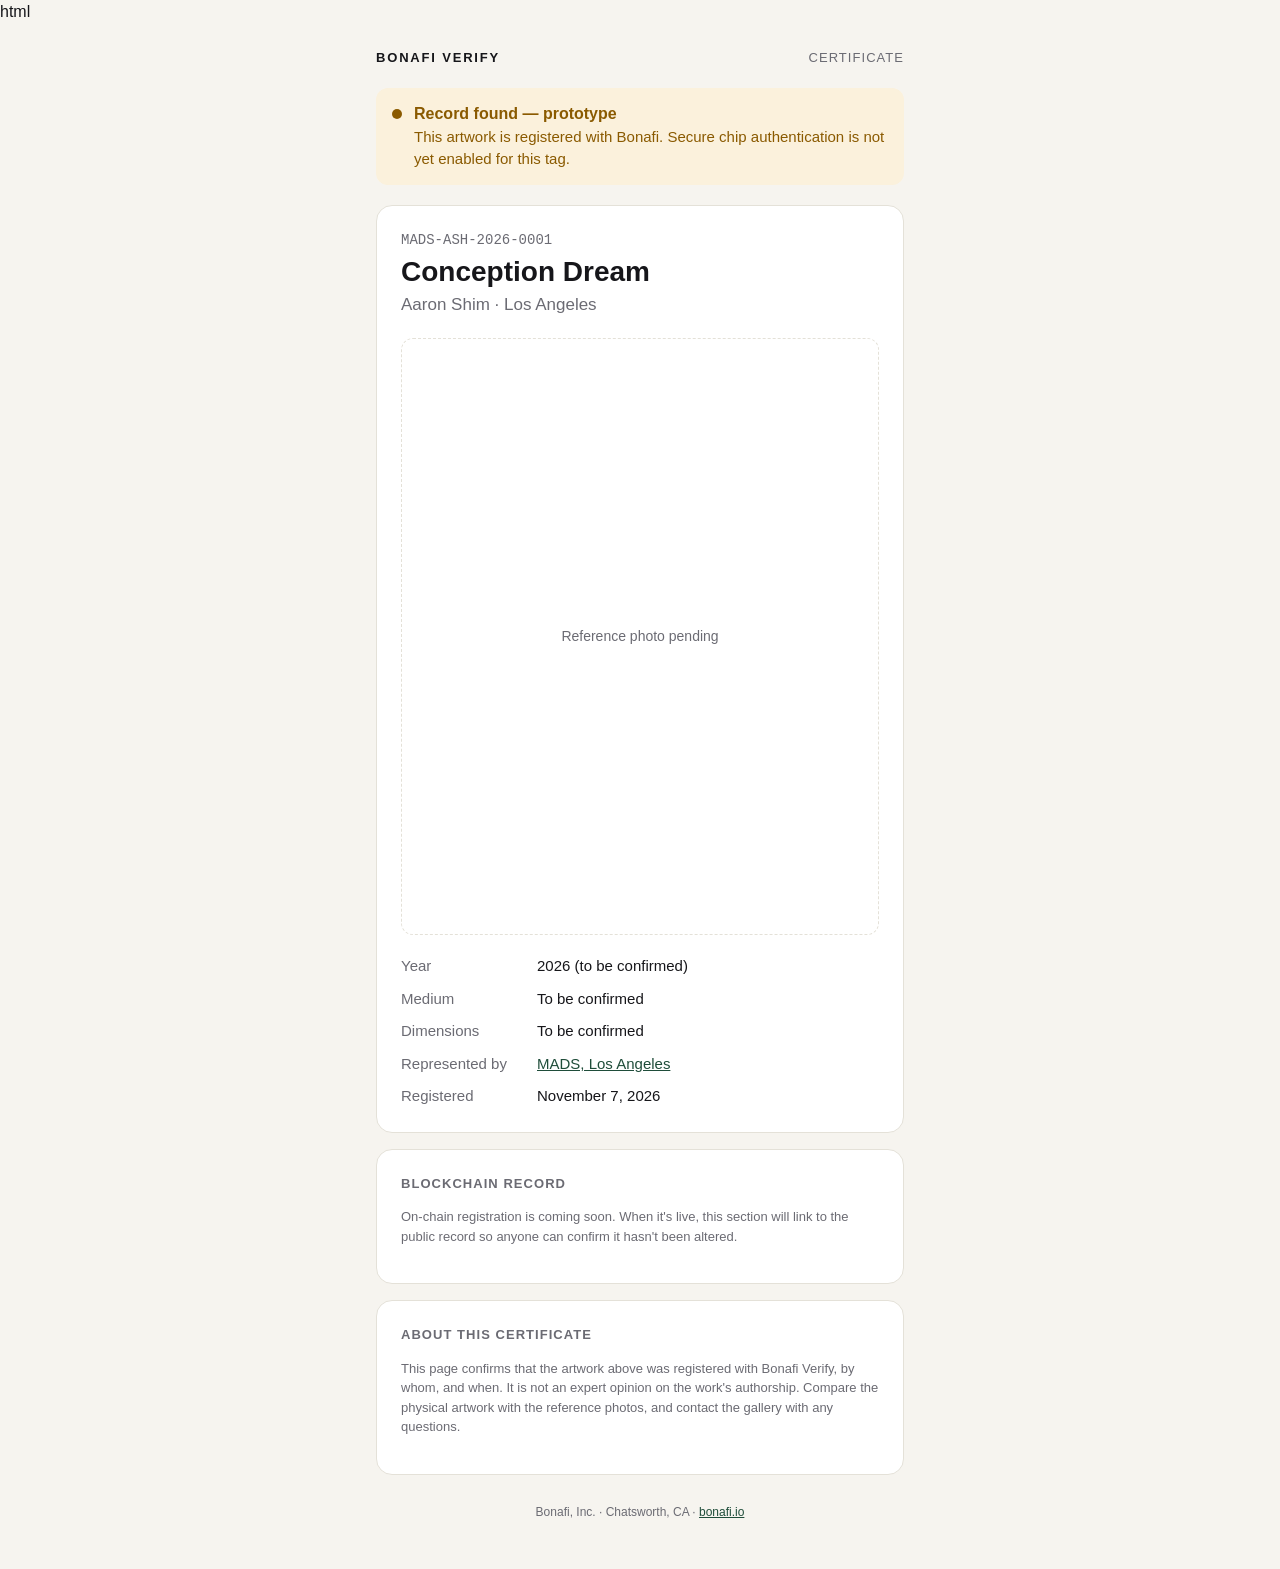
==== a/MADS-ASH-2026-0001/index.html @ 867328fe "Add index.html for MADS-ASH-2026-0001 certificate" ====
html
<!doctype html>
<html lang="en">
<head>
  <meta charset="utf-8">
  <meta name="viewport" content="width=device-width, initial-scale=1">
  <title>MADS-ASH-2026-0001 · Bonafi Verify</title>
  <meta name="robots" content="noindex">
  <link rel="stylesheet" href="/styles.css">
</head>
<body>
  <main class="wrap">
    <div class="brand"><strong>Bonafi Verify</strong><span>Certificate</span></div>

    <div class="status warn">
      <span class="dot"></span>
      <div>
        <b>Record found — prototype</b>
        This artwork is registered with Bonafi. Secure chip authentication is not yet enabled for this tag.
      </div>
    </div>

    <section class="card">
      <p class="serial">MADS-ASH-2026-0001</p>
      <h1>Conception Dream</h1>
      <p class="artist">Aaron Shim · Los Angeles</p>

      <div class="photo">
        Reference photo pending
      </div>

      <dl>
        <dt>Year</dt><dd>2026 (to be confirmed)</dd>
        <dt>Medium</dt><dd>To be confirmed</dd>
        <dt>Dimensions</dt><dd>To be confirmed</dd>
        <dt>Represented by</dt><dd><a href="https://www.mads.la/aaron-shim-(new)">MADS, Los Angeles</a></dd>
        <dt>Registered</dt><dd>November 7, 2026</dd>
      </dl>
    </section>

    <section class="card">
      <h2>Blockchain record</h2>
      <p class="note">On-chain registration is coming soon. When it's live, this section will link to the public record so anyone can confirm it hasn't been altered.</p>
    </section>

    <section class="card">
      <h2>About this certificate</h2>
      <p class="note">This page confirms that the artwork above was registered with Bonafi Verify, by whom, and when. It is not an expert opinion on the work's authorship. Compare the physical artwork with the reference photos, and contact the gallery with any questions.</p>
    </section>

    <footer>Bonafi, Inc. · Chatsworth, CA · <a href="https://www.bonafi.io">bonafi.io</a></footer>
  </main>
</body>
</html>
---- styles.css ----
:root {
  --bg: #f6f4ef;
  --card: #ffffff;
  --ink: #16161a;
  --muted: #6b6b73;
  --line: #e4e1d8;
  --accent: #1f4d3a;
  --accent-soft: #e6f0eb;
  --warn: #8a5a00;
  --warn-soft: #fbf1dc;
}
@media (prefers-color-scheme: dark) {
  :root {
    --bg: #111113;
    --card: #1b1b1f;
    --ink: #f1f0ec;
    --muted: #a3a3ab;
    --line: #2d2d33;
    --accent: #7fc8a6;
    --accent-soft: #1d2e27;
    --warn: #e7b65c;
    --warn-soft: #2e2617;
  }
}
* { box-sizing: border-box; }
html, body { margin: 0; }
body {
  background: var(--bg);
  color: var(--ink);
  font-family: -apple-system, BlinkMacSystemFont, "Segoe UI", Roboto, Helvetica, Arial, sans-serif;
  line-height: 1.5;
  -webkit-font-smoothing: antialiased;
}
.wrap { max-width: 560px; margin: 0 auto; padding: 24px 16px 48px; }
.brand {
  display: flex; align-items: center; justify-content: space-between;
  font-size: 13px; letter-spacing: .08em; text-transform: uppercase; color: var(--muted);
  margin-bottom: 20px;
}
.brand strong { color: var(--ink); letter-spacing: .14em; }
.card {
  background: var(--card); border: 1px solid var(--line); border-radius: 16px;
  padding: 24px; margin-bottom: 16px;
}
.status {
  display: flex; gap: 12px; align-items: flex-start;
  background: var(--accent-soft); color: var(--accent);
  border-radius: 12px; padding: 14px 16px; margin-bottom: 20px; font-size: 15px;
}
.status.warn { background: var(--warn-soft); color: var(--warn); }
.status .dot { width: 10px; height: 10px; border-radius: 50%; background: currentColor; margin-top: 7px; flex: none; }
.status b { display: block; font-size: 16px; }
.serial {
  font-family: ui-monospace, SFMono-Regular, Menlo, Consolas, monospace;
  font-size: 14px; color: var(--muted); margin: 0 0 4px;
}
h1 { font-size: 28px; line-height: 1.2; margin: 0 0 4px; font-weight: 650; }
.artist { font-size: 17px; color: var(--muted); margin: 0 0 20px; }
.photo {
  aspect-ratio: 4 / 5; border-radius: 12px; border: 1px dashed var(--line);
  display: flex; align-items: center; justify-content: center;
  color: var(--muted); font-size: 14px; margin-bottom: 20px; text-align: center; padding: 16px;
}
.photo img { width: 100%; height: 100%; object-fit: cover; border-radius: 12px; }
dl { display: grid; grid-template-columns: 120px 1fr; gap: 10px 16px; margin: 0; font-size: 15px; }
dt { color: var(--muted); }
dd { margin: 0; overflow-wrap: anywhere; }
h2 { font-size: 13px; letter-spacing: .08em; text-transform: uppercase; color: var(--muted); margin: 0 0 14px; font-weight: 600; }
a { color: var(--accent); }
.note { font-size: 13px; color: var(--muted); }
footer { text-align: center; font-size: 12px; color: var(--muted); margin-top: 28px; }
@media (max-width: 400px) { dl { grid-template-columns: 1fr; gap: 2px 0; } dd { margin-bottom: 8px; } }
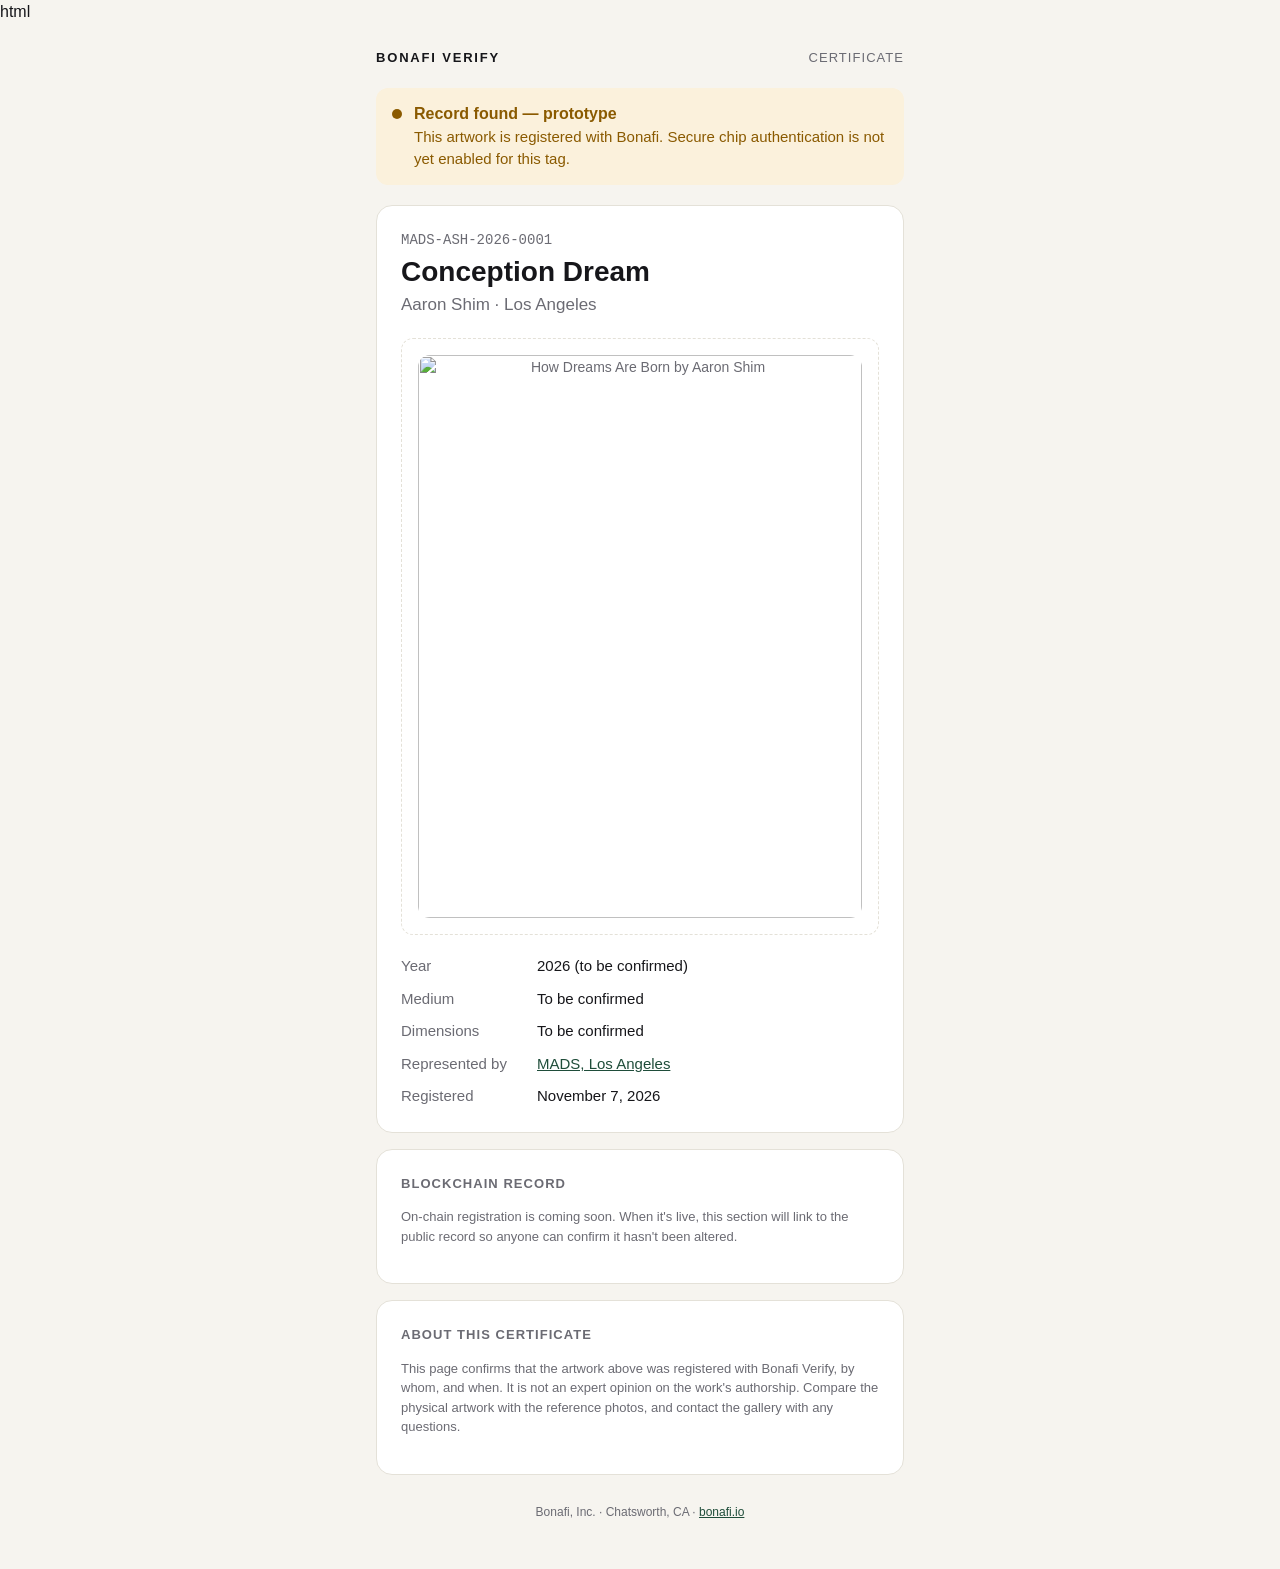
==== commit 7adfb8a2: "Update index.html with image and reference comment" ====
--- a/a/MADS-ASH-2026-0001/index.html
+++ b/a/MADS-ASH-2026-0001/index.html
@@ -26,7 +26,8 @@
       <p class="artist">Aaron Shim · Los Angeles</p>
 
       <div class="photo">
-        Reference photo pending
+        <!Reference photo pending>
+           <img src="/ASH-How-Dreams-Are-Born.Acrylic.6-x12-.2024.jpg" alt="How Dreams Are Born by Aaron Shim">
       </div>
 
       <dl>
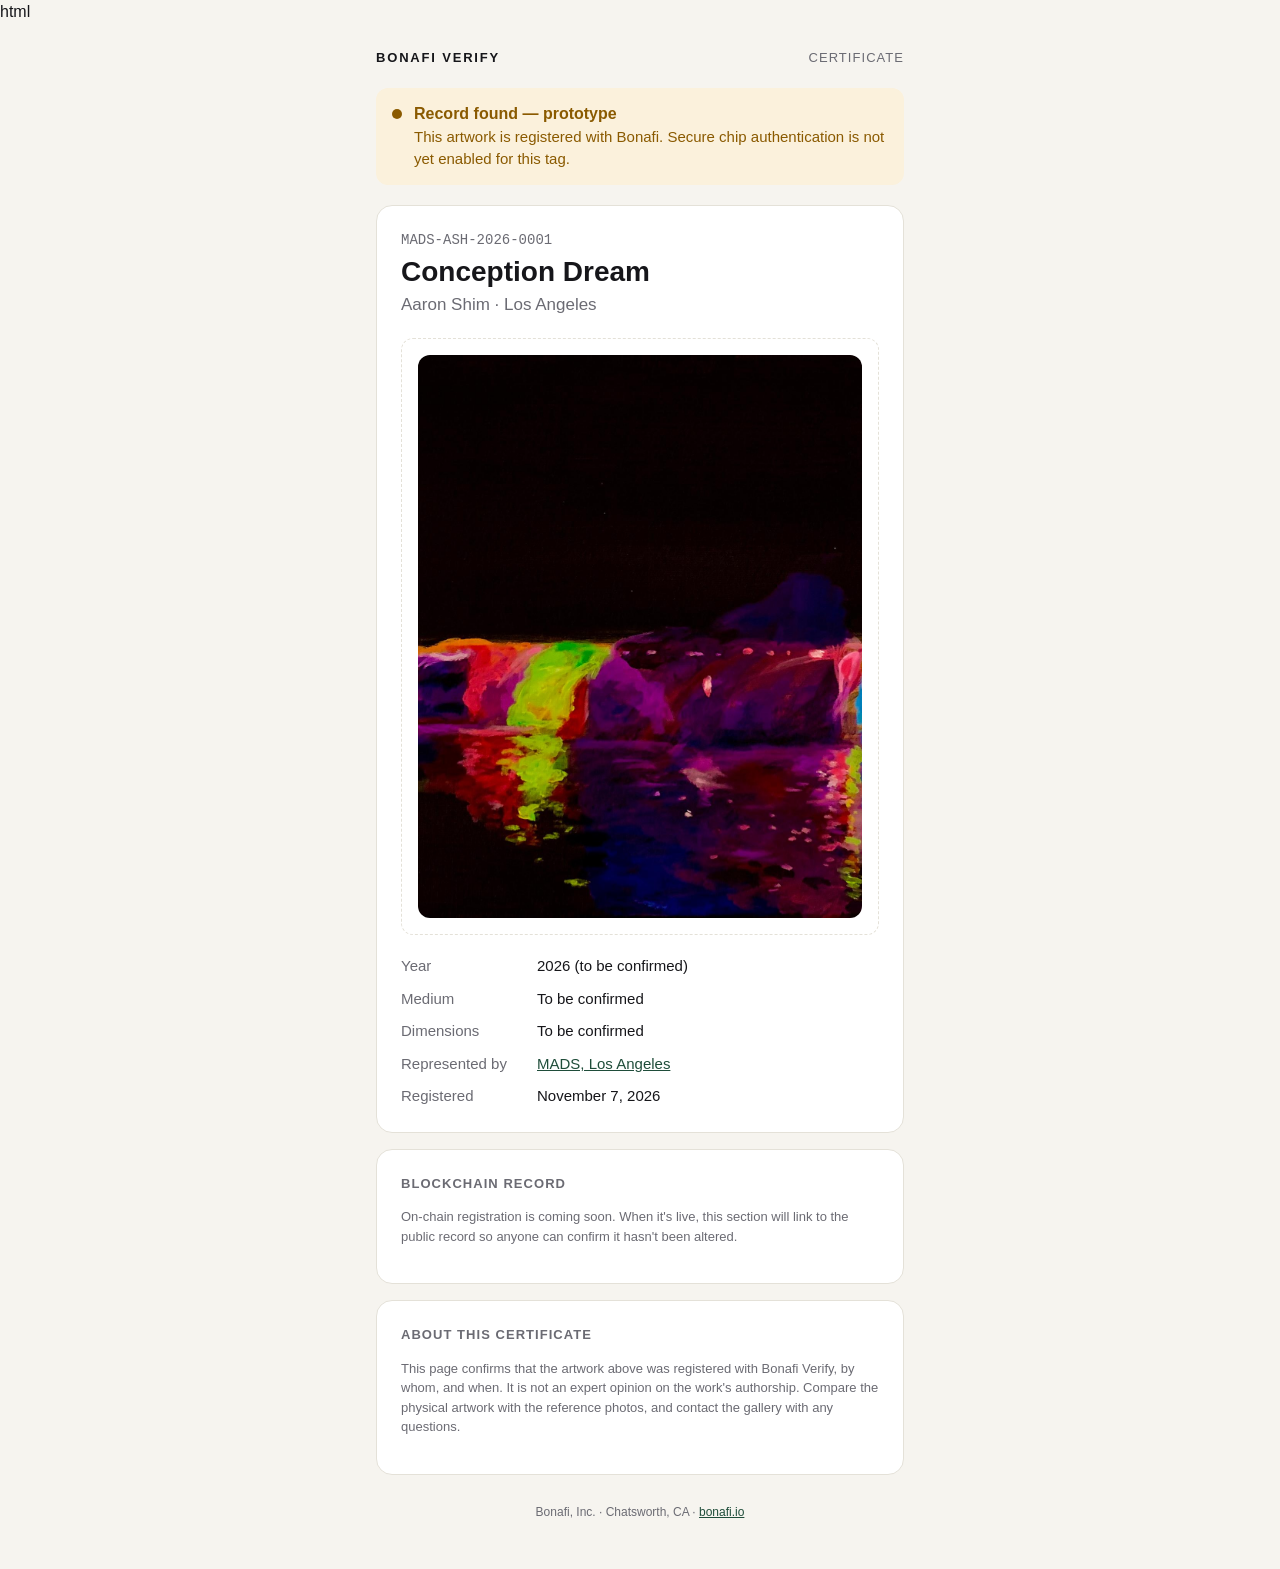
==== commit 55b2f51f: "Update image source path in index.html" ====
--- a/a/MADS-ASH-2026-0001/index.html
+++ b/a/MADS-ASH-2026-0001/index.html
@@ -27,7 +27,7 @@
 
       <div class="photo">
         <!Reference photo pending>
-           <img src="/ASH-How-Dreams-Are-Born.Acrylic.6-x12-.2024.jpg" alt="How Dreams Are Born by Aaron Shim">
+           <img src="./ASH-How-Dreams-Are-Born.Acrylic.6-x12-.2024.jpg" alt="How Dreams Are Born by Aaron Shim">
       </div>
 
       <dl>
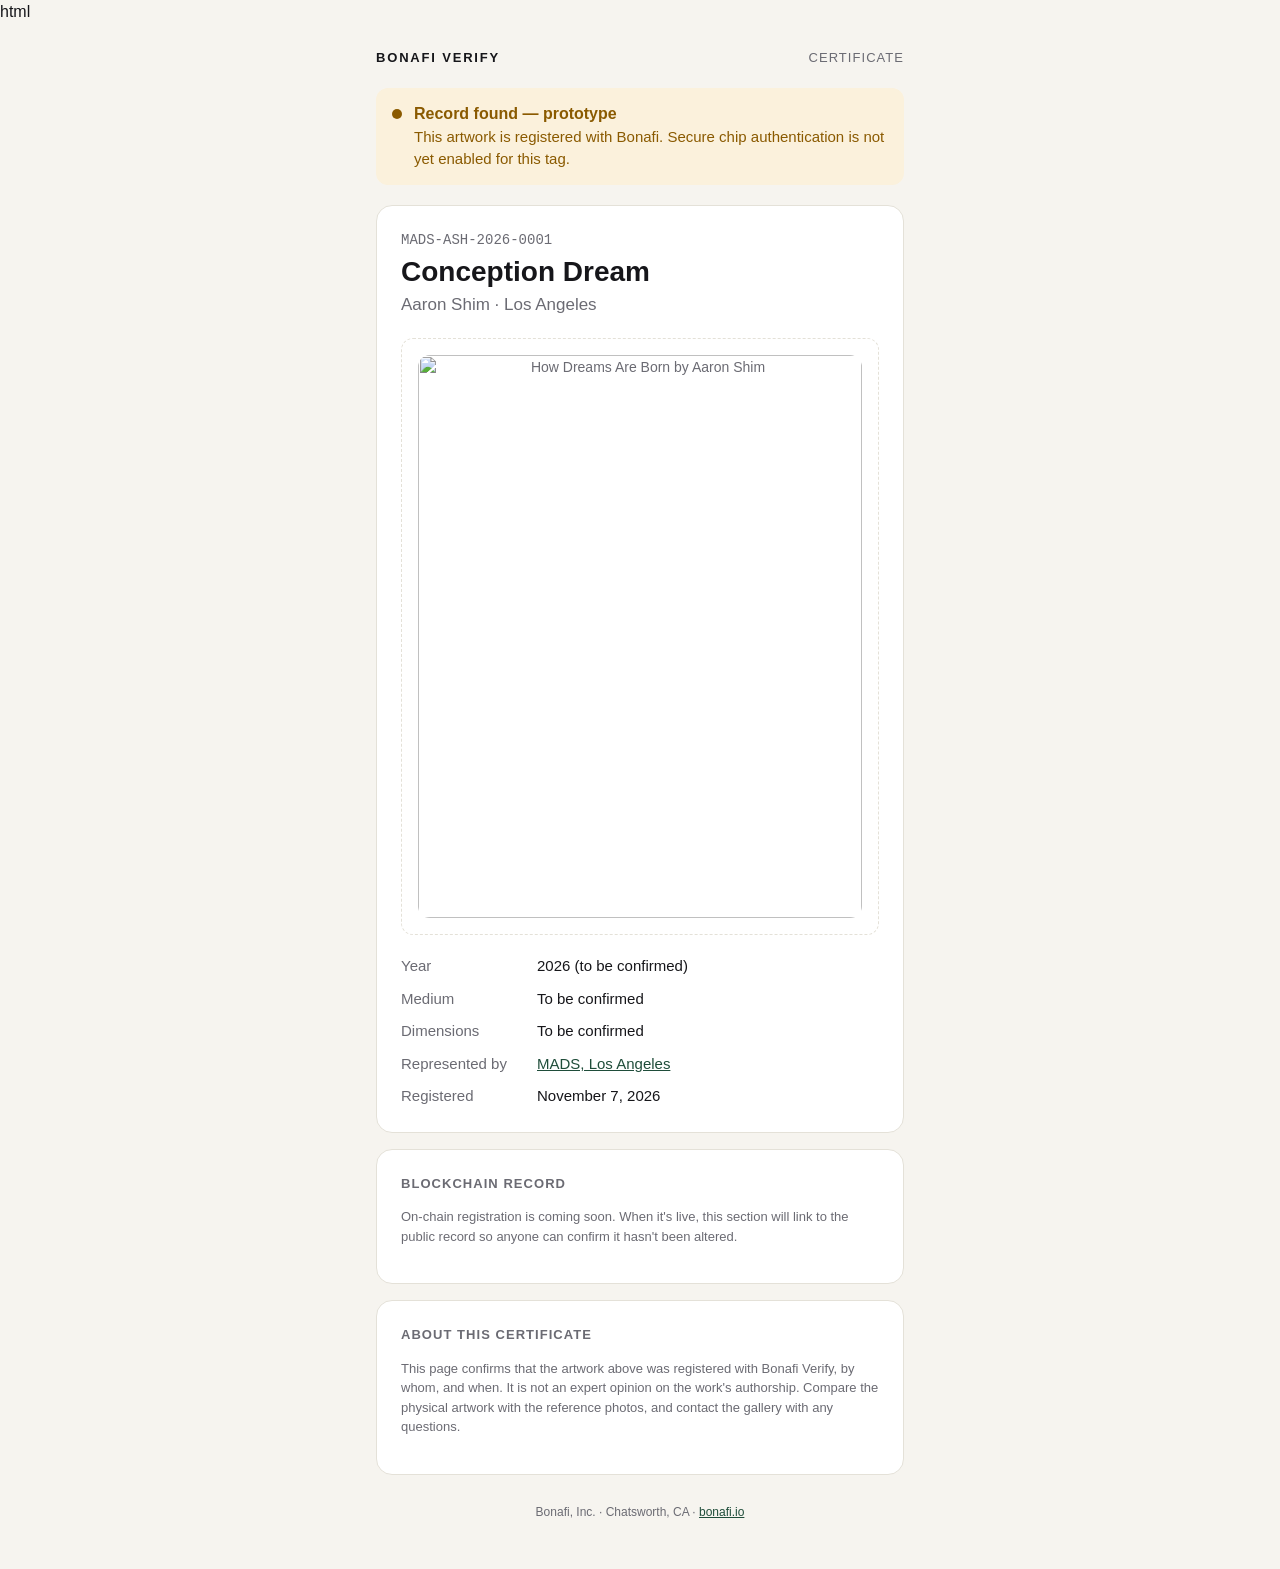
==== commit 93d4ed35: "Update image source to use external URL" ====
--- a/a/MADS-ASH-2026-0001/index.html
+++ b/a/MADS-ASH-2026-0001/index.html
@@ -27,7 +27,7 @@
 
       <div class="photo">
         <!Reference photo pending>
-           <img src="./ASH-How-Dreams-Are-Born.Acrylic.6-x12-.2024.jpg" alt="How Dreams Are Born by Aaron Shim">
+           <img src="https://verify.bonafi.io/a/MADS-ASH-2026-0001/ASH-How-Dreams-Are-Born.Acrylic.6-x12-.2024.jpg" alt="How Dreams Are Born by Aaron Shim">
       </div>
 
       <dl>
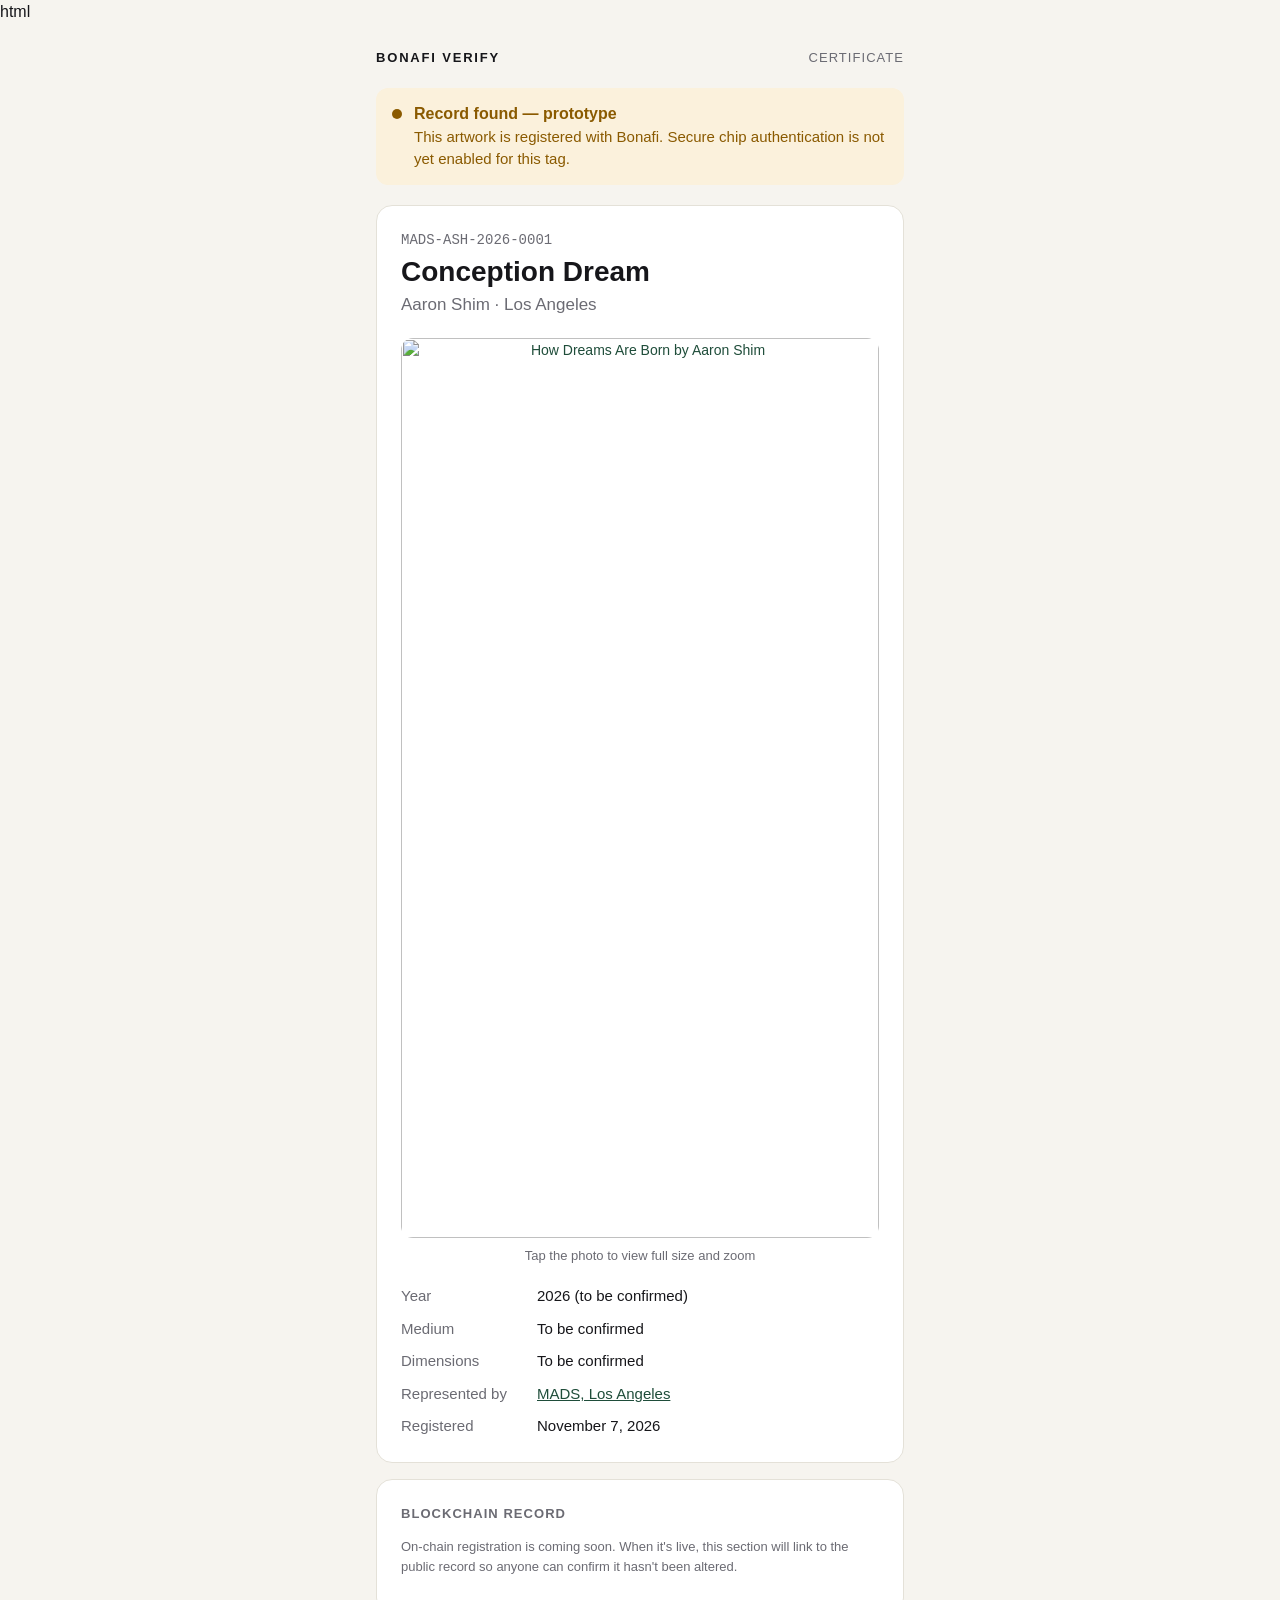
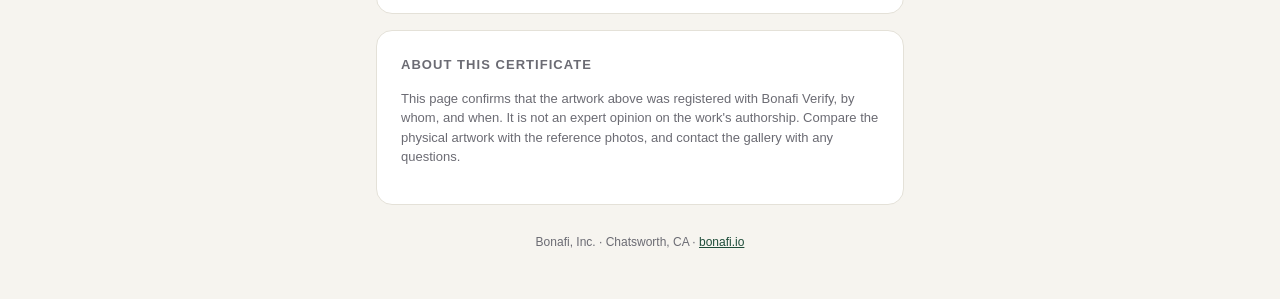
==== commit ecbfbbdf: "Enhance photo display with clickable link and hint Updated photo section to include a clickable link" ====
--- a/a/MADS-ASH-2026-0001/index.html
+++ b/a/MADS-ASH-2026-0001/index.html
@@ -25,11 +25,12 @@
       <h1>Conception Dream</h1>
       <p class="artist">Aaron Shim · Los Angeles</p>
 
-      <div class="photo">
-        <!Reference photo pending>
-           <img src="https://verify.bonafi.io/a/MADS-ASH-2026-0001/ASH-How-Dreams-Are-Born.Acrylic.6-x12-.2024.jpg" alt="How Dreams Are Born by Aaron Shim">
-      </div>
-
+      
+<div class="photo">
+  <a href="https://verify.bonafi.io/a/MADS-ASH-2026-0001/ASH-How-Dreams-Are-Born.Acrylic.6-x12-.2024.jpg"><img src="https://verify.bonafi.io/a/MADS-ASH-2026-0001/ASH-How-Dreams-Are-Born.Acrylic.6-x12-.2024.jpg" alt="How Dreams Are Born by Aaron Shim"></a>
+</div>
+<p class="photo-hint">Tap the photo to view full size and zoom</p>
+      
       <dl>
         <dt>Year</dt><dd>2026 (to be confirmed)</dd>
         <dt>Medium</dt><dd>To be confirmed</dd>
--- a/styles.css
+++ b/styles.css
@@ -61,7 +61,9 @@
   display: flex; align-items: center; justify-content: center;
   color: var(--muted); font-size: 14px; margin-bottom: 20px; text-align: center; padding: 16px;
 }
-.photo img { width: 100%; height: 100%; object-fit: cover; border-radius: 12px; }
+.photo:has(img) { aspect-ratio: auto; border: 0; padding: 0; display: block; }
+.photo img { width: 100%; height: auto; display: block; border-radius: 12px; }
+.photo-hint { font-size: 13px; color: var(--muted); text-align: center; margin: -12px 0 20px; }
 dl { display: grid; grid-template-columns: 120px 1fr; gap: 10px 16px; margin: 0; font-size: 15px; }
 dt { color: var(--muted); }
 dd { margin: 0; overflow-wrap: anywhere; }
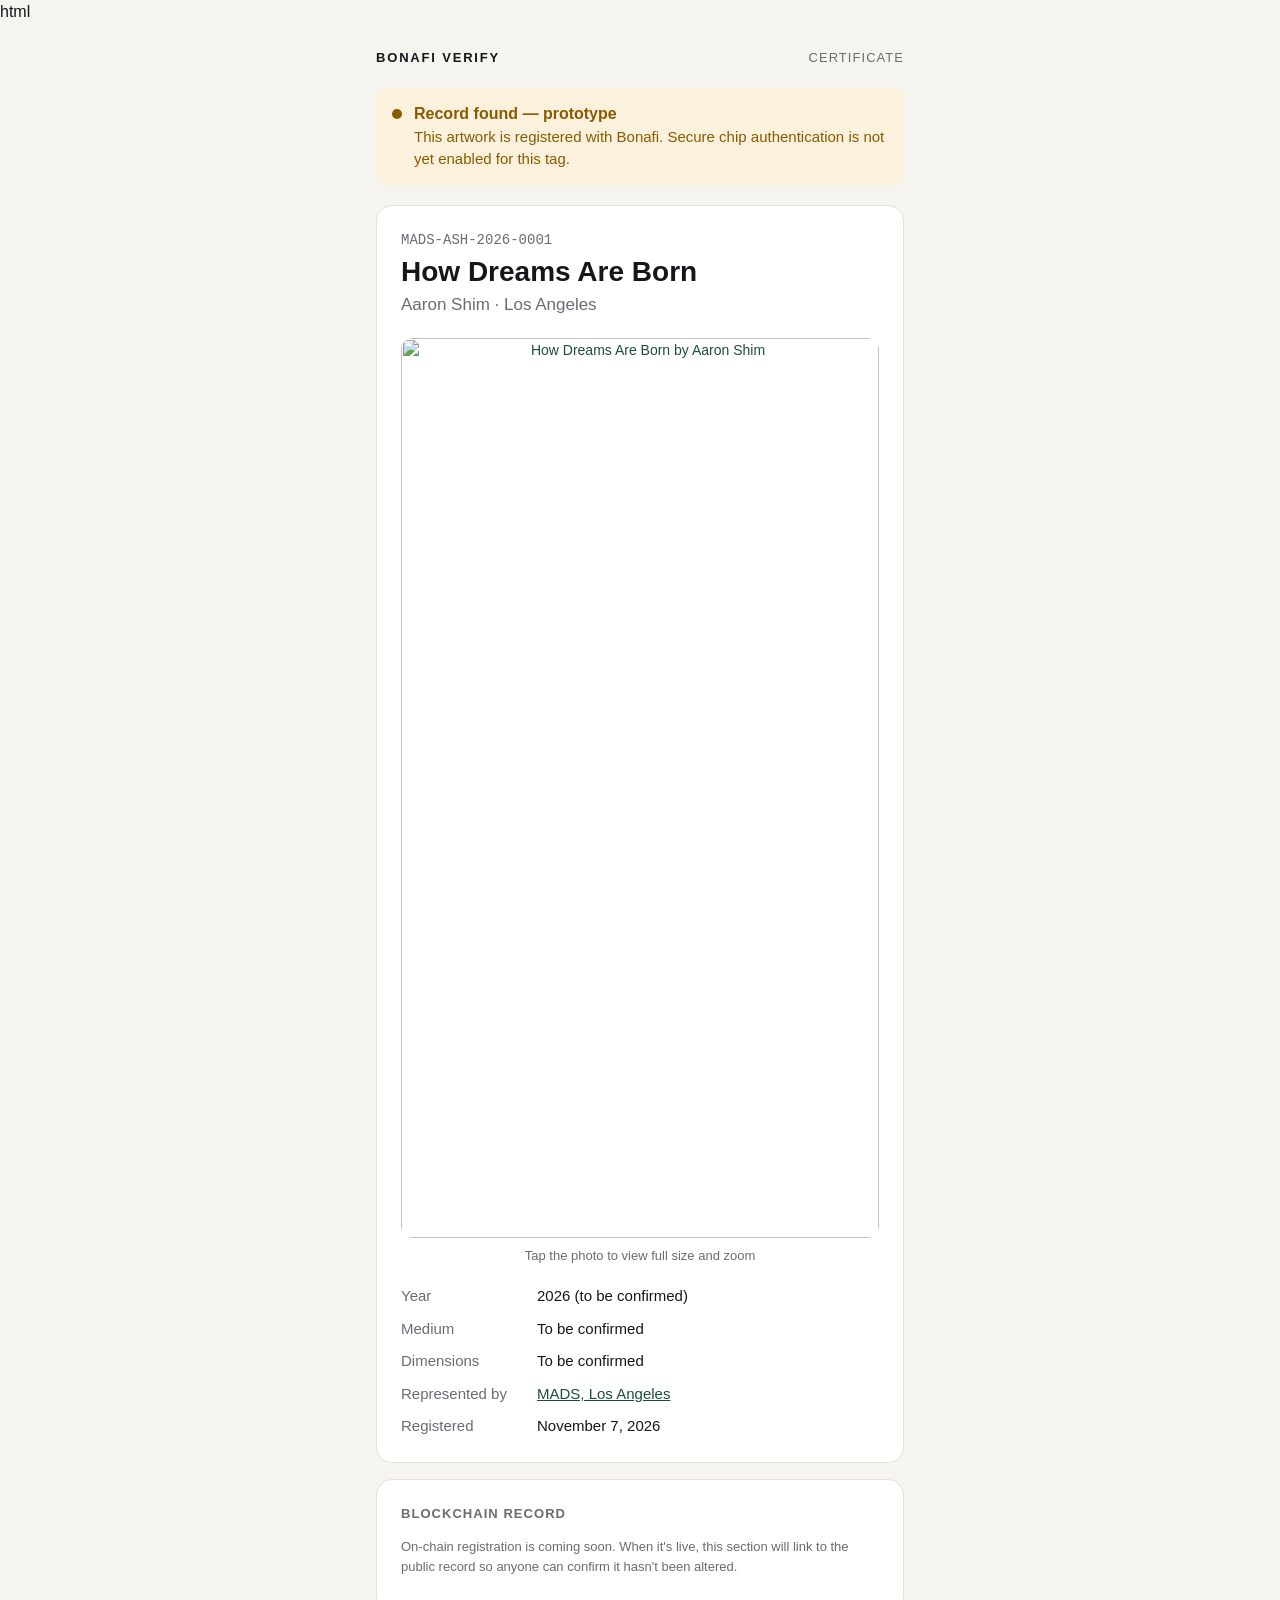
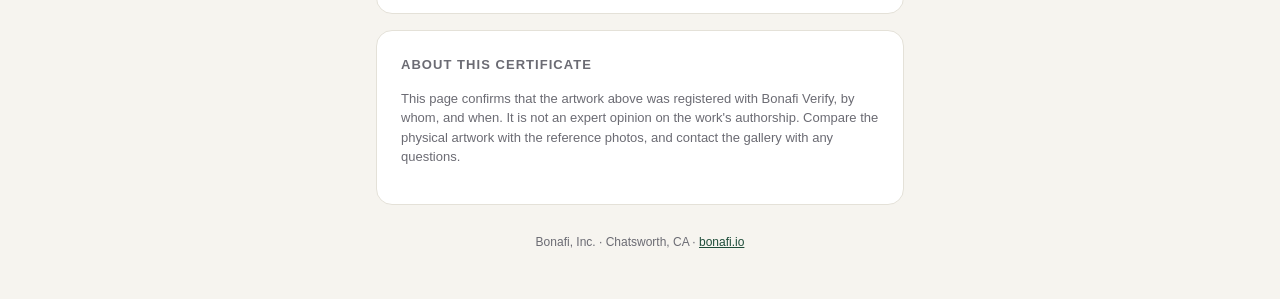
==== commit 0fdac075: "Change title from 'Conception Dream' to 'How Dreams Are Born'" ====
--- a/a/MADS-ASH-2026-0001/index.html
+++ b/a/MADS-ASH-2026-0001/index.html
@@ -22,7 +22,7 @@
 
     <section class="card">
       <p class="serial">MADS-ASH-2026-0001</p>
-      <h1>Conception Dream</h1>
+      <h1>How Dreams Are Born</h1>
       <p class="artist">Aaron Shim · Los Angeles</p>
 
       
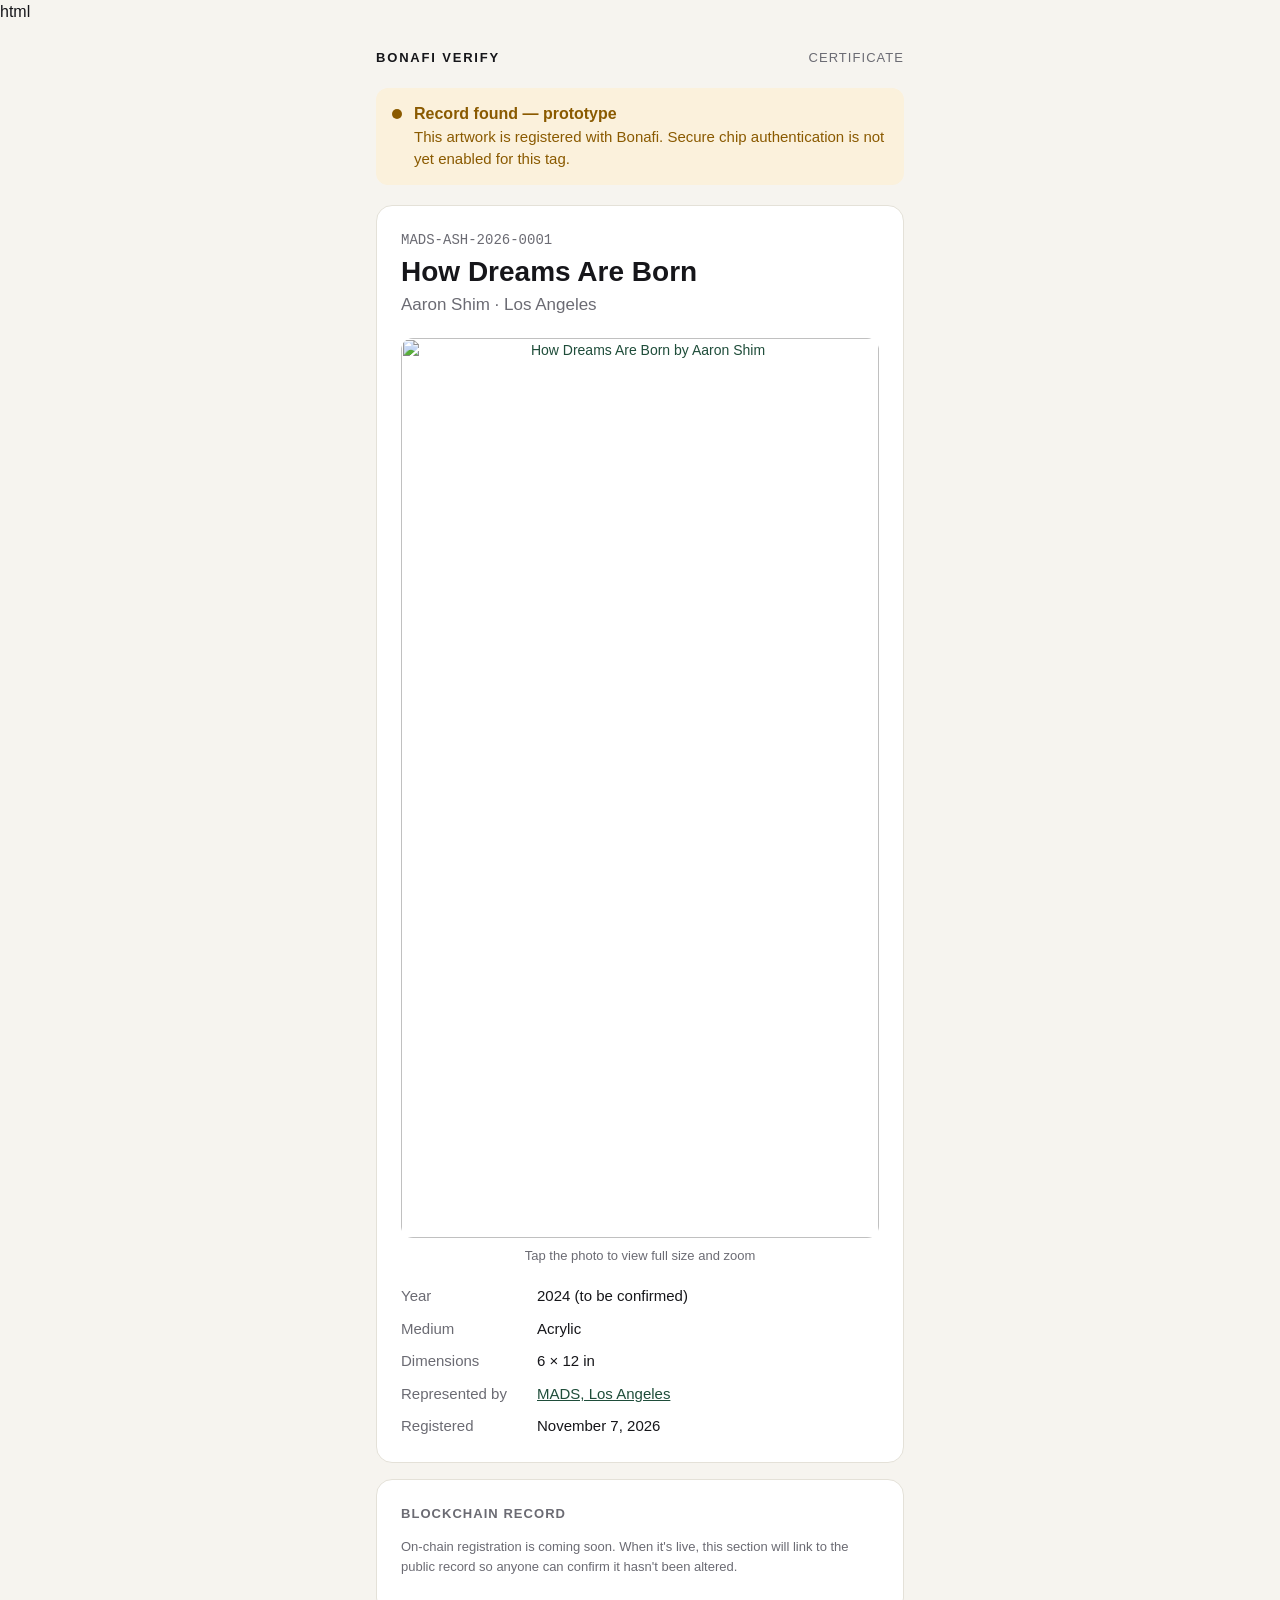
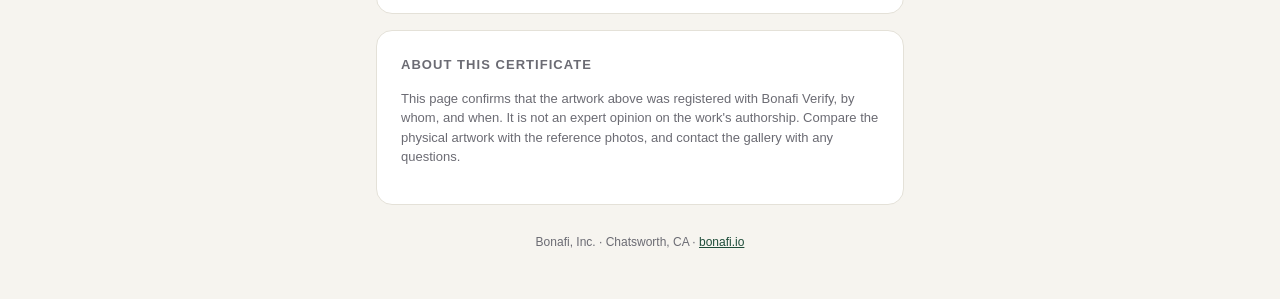
==== commit f6a422f7: "Update artwork details for year, medium, and dimensions" ====
--- a/a/MADS-ASH-2026-0001/index.html
+++ b/a/MADS-ASH-2026-0001/index.html
@@ -32,9 +32,9 @@
 <p class="photo-hint">Tap the photo to view full size and zoom</p>
       
       <dl>
-        <dt>Year</dt><dd>2026 (to be confirmed)</dd>
-        <dt>Medium</dt><dd>To be confirmed</dd>
-        <dt>Dimensions</dt><dd>To be confirmed</dd>
+        <dt>Year</dt><dd>2024 (to be confirmed)</dd>
+        <dt>Medium</dt><dd>Acrylic</dd>
+        <dt>Dimensions</dt><dd>6 × 12 in</dd>
         <dt>Represented by</dt><dd><a href="https://www.mads.la/aaron-shim-(new)">MADS, Los Angeles</a></dd>
         <dt>Registered</dt><dd>November 7, 2026</dd>
       </dl>
